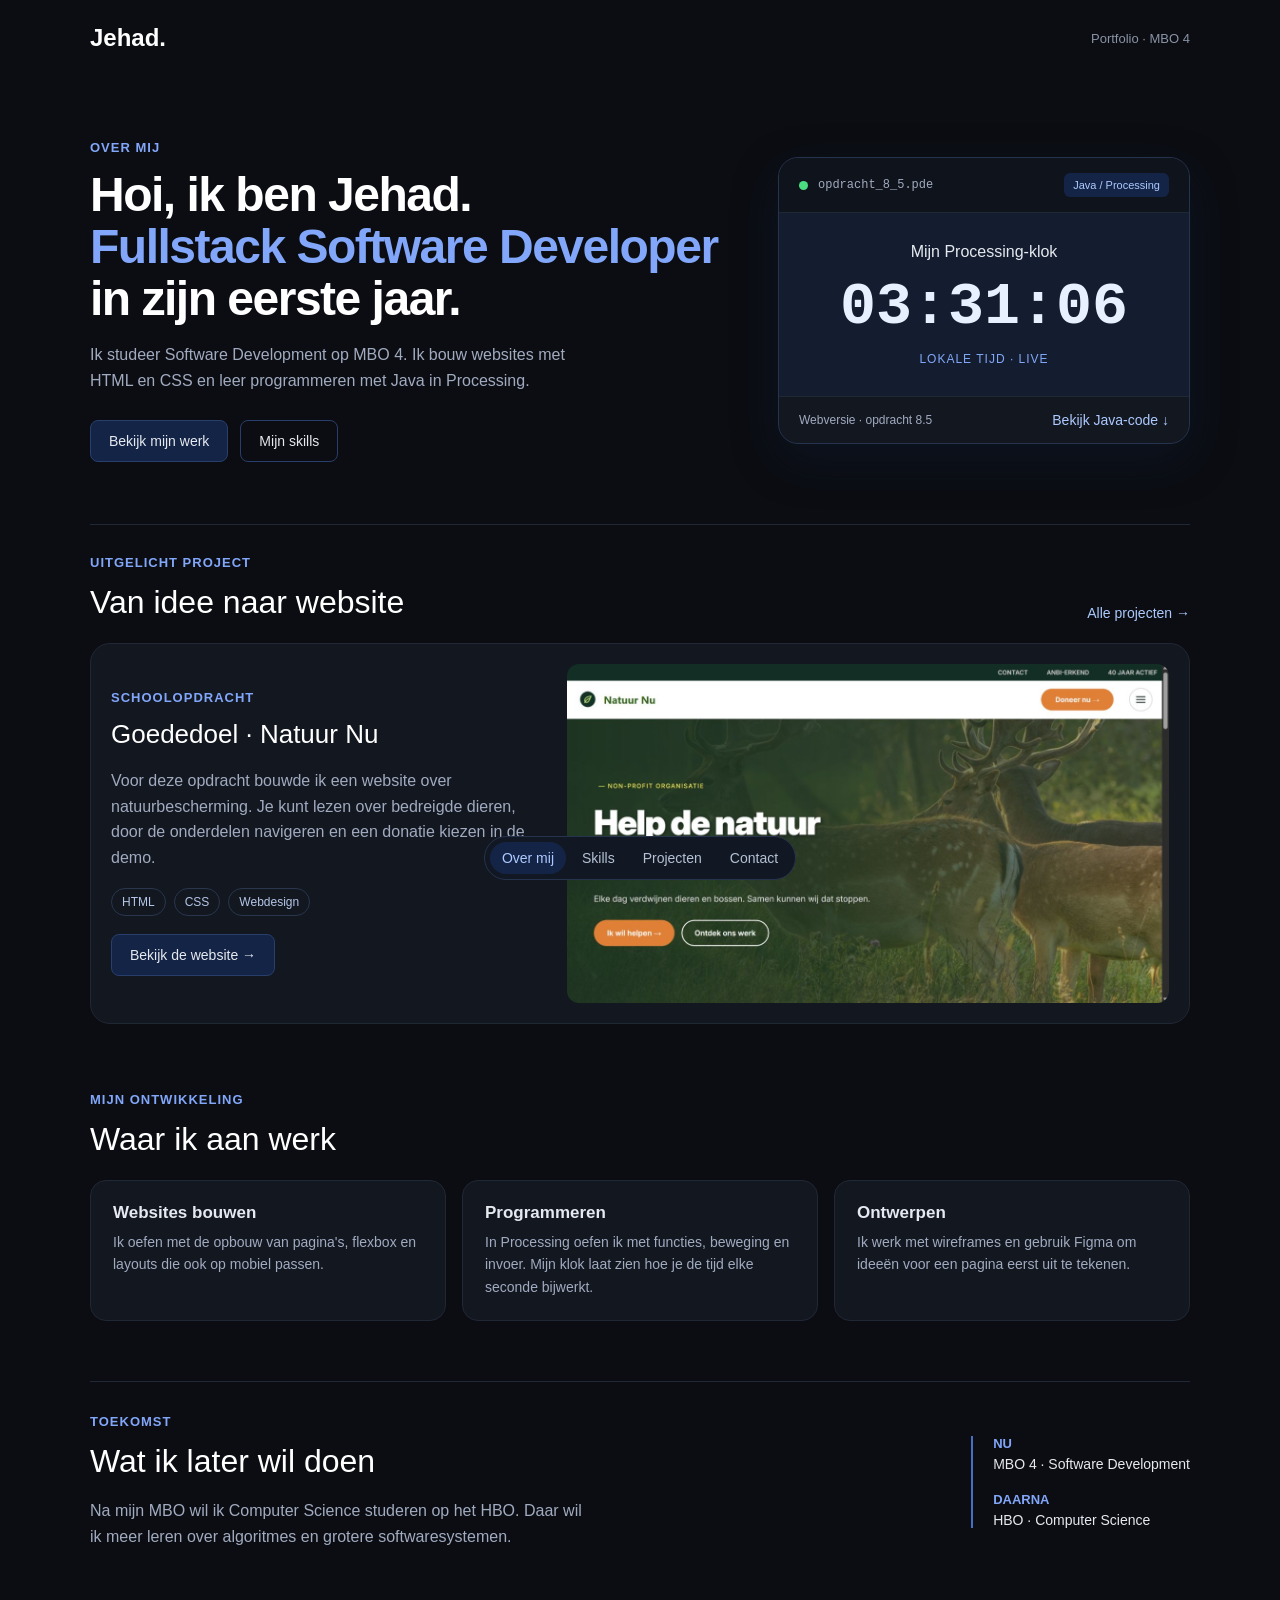
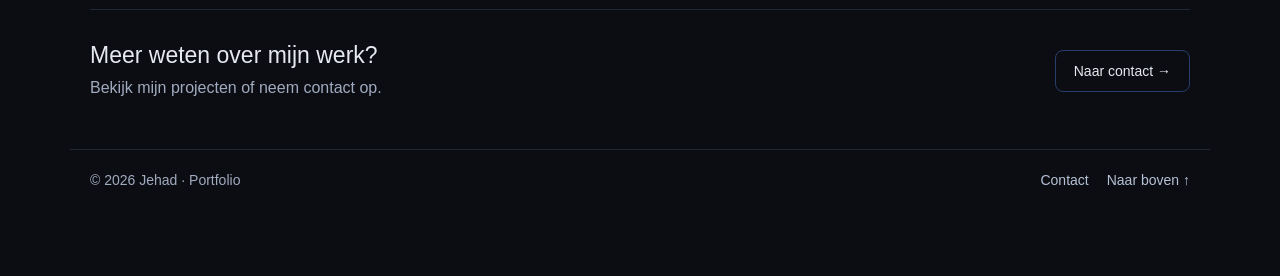
==== index.html @ b4e99888 "portfolio toevoegen" ====
<!DOCTYPE html>
<html lang="nl">

<head>
    <meta charset="UTF-8">
    <meta name="viewport" content="width=device-width, initial-scale=1.0">
    <title>Jehad | Over mij</title>
    <link rel="stylesheet" href="css/main.css">
    <link rel="stylesheet" href="css/navigatie.css">
</head>

<body id="boven">
    <div class="intro">
        <div class="name">
            <h1>Jehad.</h1>
            <p>Portfolio · MBO 4</p>
        </div>

        <div class="navigation">
            <a href="index.html" class="nav actief" aria-current="page">Over mij</a>
            <a href="skills.html" class="nav">Skills</a>
            <a href="projecten.html" class="nav">Projecten</a>
            <a href="contact.html" class="nav">Contact</a>
        </div>

        <div class="bovenkant">
            <div class="welkom">
                <h2 class="kleinetitel">Over mij</h2>
                <h1>Hoi, ik ben Jehad.<br><span>Fullstack Software Developer</span><br>in zijn eerste jaar.</h1>
                <p>Ik studeer Software Development op MBO 4. Ik bouw websites met HTML en CSS en leer programmeren met Java in Processing.</p>
                <div class="buttons">
                    <a href="#uitgelicht" class="button">Bekijk mijn werk</a>
                    <a href="skills.html" class="buttonskill">Mijn skills</a>
                </div>
            </div>

            <div class="klok">
                <div class="klokbalk">
                    <div class="klokpunt"></div>
                    <p>opdracht_8_5.pde</p>
                    <div class="kloklabel">Java / Processing</div>
                </div>
                <div class="klokinhoud">
                    <h2>Mijn Processing-klok</h2>
                    <p id="tijd">--:--:--</p>
                    <p class="lokaletijd">Lokale tijd · live</p>
                </div>
                <div class="klokvoet">
                    <p>Webversie · opdracht 8.5</p>
                    <a href="klok/opdracht_8_5.pde" download>Bekijk Java-code &darr;</a>
                </div>
            </div>
        </div>

        <div id="uitgelicht">
            <div class="projectkop">
                <div>
                    <h2 class="kleinetitel">Uitgelicht project</h2>
                    <h2 class="grotestitel">Van idee naar website</h2>
                </div>
                <a href="projecten.html" class="tekstlink">Alle projecten &rarr;</a>
            </div>

            <div class="goededoel">
                    <div class="goededoeltekst">
                    <h3 class="kleinetitel">Schoolopdracht</h3>
                    <h2>Goededoel · Natuur Nu</h2>
                    <p>Voor deze opdracht bouwde ik een website over natuurbescherming. Je kunt lezen over bedreigde dieren, door de onderdelen navigeren en een donatie kiezen in de demo.</p>
                    <div class="tags">
                        <p>HTML</p>
                        <p>CSS</p>
                        <p>Webdesign</p>
                    </div>
                    <a href="goededoel/index.html" class="button" target="_blank">Bekijk de website &rarr;</a>
                </div>
            <a href="goededoel/index.html" class="goededoelfoto">
                    <img src="img/goededoel-thumbnail.jpg" alt="Startpagina van mijn Natuur Nu website met de tekst Help de natuur overleven">
                </a>
            </div>
        </div>

        <div class="werkwijze">
            <h2 class="kleinetitel">Mijn ontwikkeling</h2>
            <h2 class="grotestitel">Waar ik aan werk</h2>
            <div class="werkkaarten">
                <div class="werkkaart">
                    <h3>Websites bouwen</h3>
                    <p>Ik oefen met de opbouw van pagina's, flexbox en layouts die ook op mobiel passen.</p>
                </div>
                <div class="werkkaart">
                    <h3>Programmeren</h3>
                    <p>In Processing oefen ik met functies, beweging en invoer. Mijn klok laat zien hoe je de tijd elke seconde bijwerkt.</p>
                </div>
                <div class="werkkaart">
                    <h3>Ontwerpen</h3>
                    <p>Ik werk met wireframes en gebruik Figma om ideeën voor een pagina eerst uit te tekenen.</p>
                </div>
            </div>
        </div>

        <div class="toekomst">
            <div class="toekomsttekst">
                <h2 class="kleinetitel">Toekomst</h2>
                <h2 class="grotestitel">Wat ik later wil doen</h2>
                <p>Na mijn MBO wil ik Computer Science studeren op het HBO. Daar wil ik meer leren over algoritmes en grotere softwaresystemen.</p>
            </div>
            <div class="tijdlijn">
                <div class="stap">
                    <h3>Nu</h3>
                    <p>MBO 4 · Software Development</p>
                </div>
                <div class="stap">
                    <h3>Daarna</h3>
                    <p>HBO · Computer Science</p>
                </div>
            </div>
        </div>

        <div class="samenwerken">
            <div>
                <h2>Meer weten over mijn werk?</h2>
                <p>Bekijk mijn projecten of neem contact op.</p>
            </div>
            <a href="contact.html" class="buttonskill">Naar contact &rarr;</a>
        </div>

    </div>

    <div class="footer">
        <p>© 2026 Jehad · Portfolio</p>
        <div class="footerlinks">
            <a href="contact.html">Contact</a>
            <a href="#boven">Naar boven &uarr;</a>
        </div>
    </div>

    <script src="klok/klok.js"></script>
</body>

</html>
---- css/main.css ----
html {
    scroll-behavior: smooth;
}

body {
    margin: 0;
    background-color: #0B0D12;
    color: #E6E9EF;
    font-family: Arial, Helvetica, sans-serif;
}

.intro {
    max-width: 1100px;
    margin: 0 auto;
    padding: 0 32px 48px;
}

.name {
    display: flex;
    justify-content: space-between;
    align-items: center;
    padding: 24px 0;
}

.name h1 {
    margin: 0;
    color: white;
    font-size: 24px;
}

.name p {
    margin: 0;
    color: #8A93A6;
    font-size: 13px;
}

.bovenkant {
    display: flex;
    align-items: center;
    gap: 38px;
    padding: 64px 0 62px;
}

.welkom {
    flex: 1;
    min-width: 0;
}

.kleinetitel {
    margin: 0 0 14px;
    color: #82A7FA;
    font-size: 13px;
    font-weight: 700;
    letter-spacing: 1px;
    text-transform: uppercase;
}

.welkom h1 {
    margin: 0;
    color: white;
    font-size: 48px;
    line-height: 1.08;
    letter-spacing: -1.5px;
}

.welkom h1 span {
    color: #82A7FA;
}

.welkom p,
.goededoeltekst > p,
.werkkaart p,
.toekomsttekst > p,
.samenwerken p {
    margin: 18px 0 0;
    color: #A1ABC0;
    font-size: 16px;
    line-height: 1.6;
}

.welkom p {
    max-width: 480px;
}

.buttons {
    display: flex;
    flex-wrap: wrap;
    gap: 12px;
    margin-top: 26px;
}

.button,
.buttonskill {
    display: inline-block;
    padding: 12px 18px;
    border: 1px solid #283E6B;
    border-radius: 8px;
    color: #E6E9EF;
    background-color: #142447;
    font-size: 14px;
    text-decoration: none;
    transition: background-color 0.3s;
}

.buttonskill {
    background-color: transparent;
}

.button:hover,
.buttonskill:hover {
    background-color: #202C52;
}

.klok {
    width: 410px;
    flex-shrink: 0;
    min-width: 0;
    border: 1px solid #26334D;
    border-radius: 20px;
    overflow: hidden;
    background-color: #131720;
    box-shadow: 0 16px 48px rgba(17, 37, 78, 0.26);
}

.klokbalk,
.klokvoet {
    display: flex;
    align-items: center;
    gap: 10px;
    padding: 15px 20px;
}

.klokbalk {
    border-bottom: 1px solid #202735;
    background-color: #0F131B;
}

.klokpunt {
    width: 9px;
    height: 9px;
    flex-shrink: 0;
    border-radius: 50%;
    background-color: #4ADE80;
}

.klokbalk p,
.klokvoet p {
    margin: 0;
    color: #A1ABC0;
    font-size: 12px;
}

.klokbalk p {
    font-family: Consolas, monospace;
}

.kloklabel {
    margin-left: auto;
    padding: 6px 9px;
    border-radius: 6px;
    color: #ACCAFF;
    background-color: #142447;
    font-size: 11px;
}

.klokinhoud {
    padding: 30px 22px;
    text-align: center;
    background-color: #141D2F;
}

.klokinhoud h2 {
    margin: 0 0 12px;
    font-size: 16px;
    font-weight: 400;
}

#tijd {
    margin: 0;
    color: #E7F0FF;
    font-family: Consolas, monospace;
    font-size: 60px;
    font-weight: 700;
    line-height: 1.15;
}

.lokaletijd {
    margin: 10px 0 0;
    color: #82A7FA;
    font-size: 12px;
    letter-spacing: 1px;
    text-transform: uppercase;
}

.klokvoet {
    justify-content: space-between;
    flex-wrap: wrap;
    border-top: 1px solid #202735;
}

.klokvoet a,
.tekstlink {
    color: #ACCAFF;
    font-size: 14px;
    text-decoration: none;
}

.klokvoet a:hover,
.tekstlink:hover {
    text-decoration: underline;
}

#uitgelicht {
    padding-top: 30px;
    border-top: 1px solid #202735;
    scroll-margin-top: 18px;
}

.projectkop {
    display: flex;
    flex-wrap: wrap;
    align-items: end;
    justify-content: space-between;
    gap: 16px;
    margin-bottom: 22px;
}

.grotestitel {
    margin: 0;
    color: white;
    font-size: 32px;
    font-weight: 400;
}

.goededoel {
    display: flex;
    align-items: center;
    gap: 30px;
    padding: 20px;
    border: 1px solid #202735;
    border-radius: 20px;
    background-color: #131720;
}

.goededoelfoto {
    display: block;
    flex: 1.45;
    min-width: 0;
}

.goededoelfoto img {
    display: block;
    width: 100%;
    border-radius: 12px;
}

.goededoeltekst {
    flex: 1;
    padding: 10px 10px 10px 0;
}

.goededoeltekst h2 {
    margin: 0;
    color: white;
    font-size: 26px;
    font-weight: 400;
}

.tags {
    display: flex;
    flex-wrap: wrap;
    gap: 8px;
    margin: 18px 0;
}

.tags p {
    margin: 0;
    padding: 6px 10px;
    border: 1px solid #29364E;
    border-radius: 999px;
    color: #B4C6E7;
    font-size: 12px;
}

.werkwijze {
    margin-top: 68px;
}

.werkkaarten {
    display: flex;
    gap: 16px;
    margin-top: 22px;
}

.werkkaart {
    flex: 1;
    padding: 22px;
    border: 1px solid #202735;
    border-radius: 16px;
    background-color: #131720;
}

.werkkaart h3 {
    margin: 0;
    font-size: 17px;
}

.werkkaart p {
    margin-top: 8px;
    font-size: 14px;
}

.toekomst,
.samenwerken {
    display: flex;
    align-items: center;
    justify-content: space-between;
    gap: 32px;
    margin-top: 60px;
    padding-top: 32px;
    border-top: 1px solid #202735;
}

.toekomsttekst {
    max-width: 500px;
}

.tijdlijn {
    padding-left: 20px;
    border-left: 2px solid #446FC5;
}

.stap + .stap {
    margin-top: 20px;
}

.stap h3 {
    margin: 0 0 5px;
    color: #82A7FA;
    font-size: 13px;
    text-transform: uppercase;
}

.stap p {
    margin: 0;
    color: #E6E9EF;
    font-size: 14px;
}

.samenwerken h2 {
    margin: 0;
    font-size: 23px;
    font-weight: 400;
}

.samenwerken p {
    margin-top: 6px;
}

@media (max-width: 800px) {
    .intro {
        padding-right: 20px;
        padding-left: 20px;
    }

    .bovenkant,
    .goededoel,
    .werkkaarten,
    .toekomst,
    .samenwerken {
        flex-direction: column;
        align-items: stretch;
    }

    .bovenkant {
        gap: 30px;
        padding: 40px 0;
    }

    .klok {
        width: 100%;
        box-sizing: border-box;
    }

    #tijd {
        font-size: 46px;
    }

    .welkom h1 {
        font-size: 34px;
    }

    .goededoel {
        gap: 18px;
    }

    .goededoeltekst {
        padding: 0;
    }

    .samenwerken .buttonskill {
        align-self: flex-start;
    }
}
---- css/navigatie.css ----
.navigation {
    position: fixed;
    bottom: 20px;
    left: 0;
    right: 0;
    display: flex;
    justify-content: center;
    gap: 4px;
    width: fit-content;
    margin: 0 auto;
    padding: 5px;
    border: 1px solid #26334D;
    border-radius: 30px;
    background-color: #121823;
    z-index: 10;
}

.nav,
.footer a {
    color: #B4C1D5;
    font-family: Arial, Helvetica, sans-serif;
    font-size: 14px;
    text-decoration: none;
}

.nav {
    padding: 8px 12px;
    border-radius: 20px;
}

.nav:hover,
.nav.actief {
    color: #ACCAFF;
    background-color: #142447;
}

.footer {
    display: flex;
    flex-wrap: wrap;
    justify-content: space-between;
    align-items: center;
    gap: 14px;
    max-width: 1100px;
    margin: 0 auto;
    padding: 22px 20px 88px;
    border-top: 1px solid #202735;
    color: #A1ABC0;
    font-family: Arial, Helvetica, sans-serif;
    font-size: 14px;
}

.footer p {
    margin: 0;
}

.footerlinks {
    display: flex;
    gap: 18px;
}

.footer a:hover {
    color: #ACCAFF;
}

@media (max-width: 400px) {
    .nav {
        padding: 8px 9px;
        font-size: 13px;
    }
}
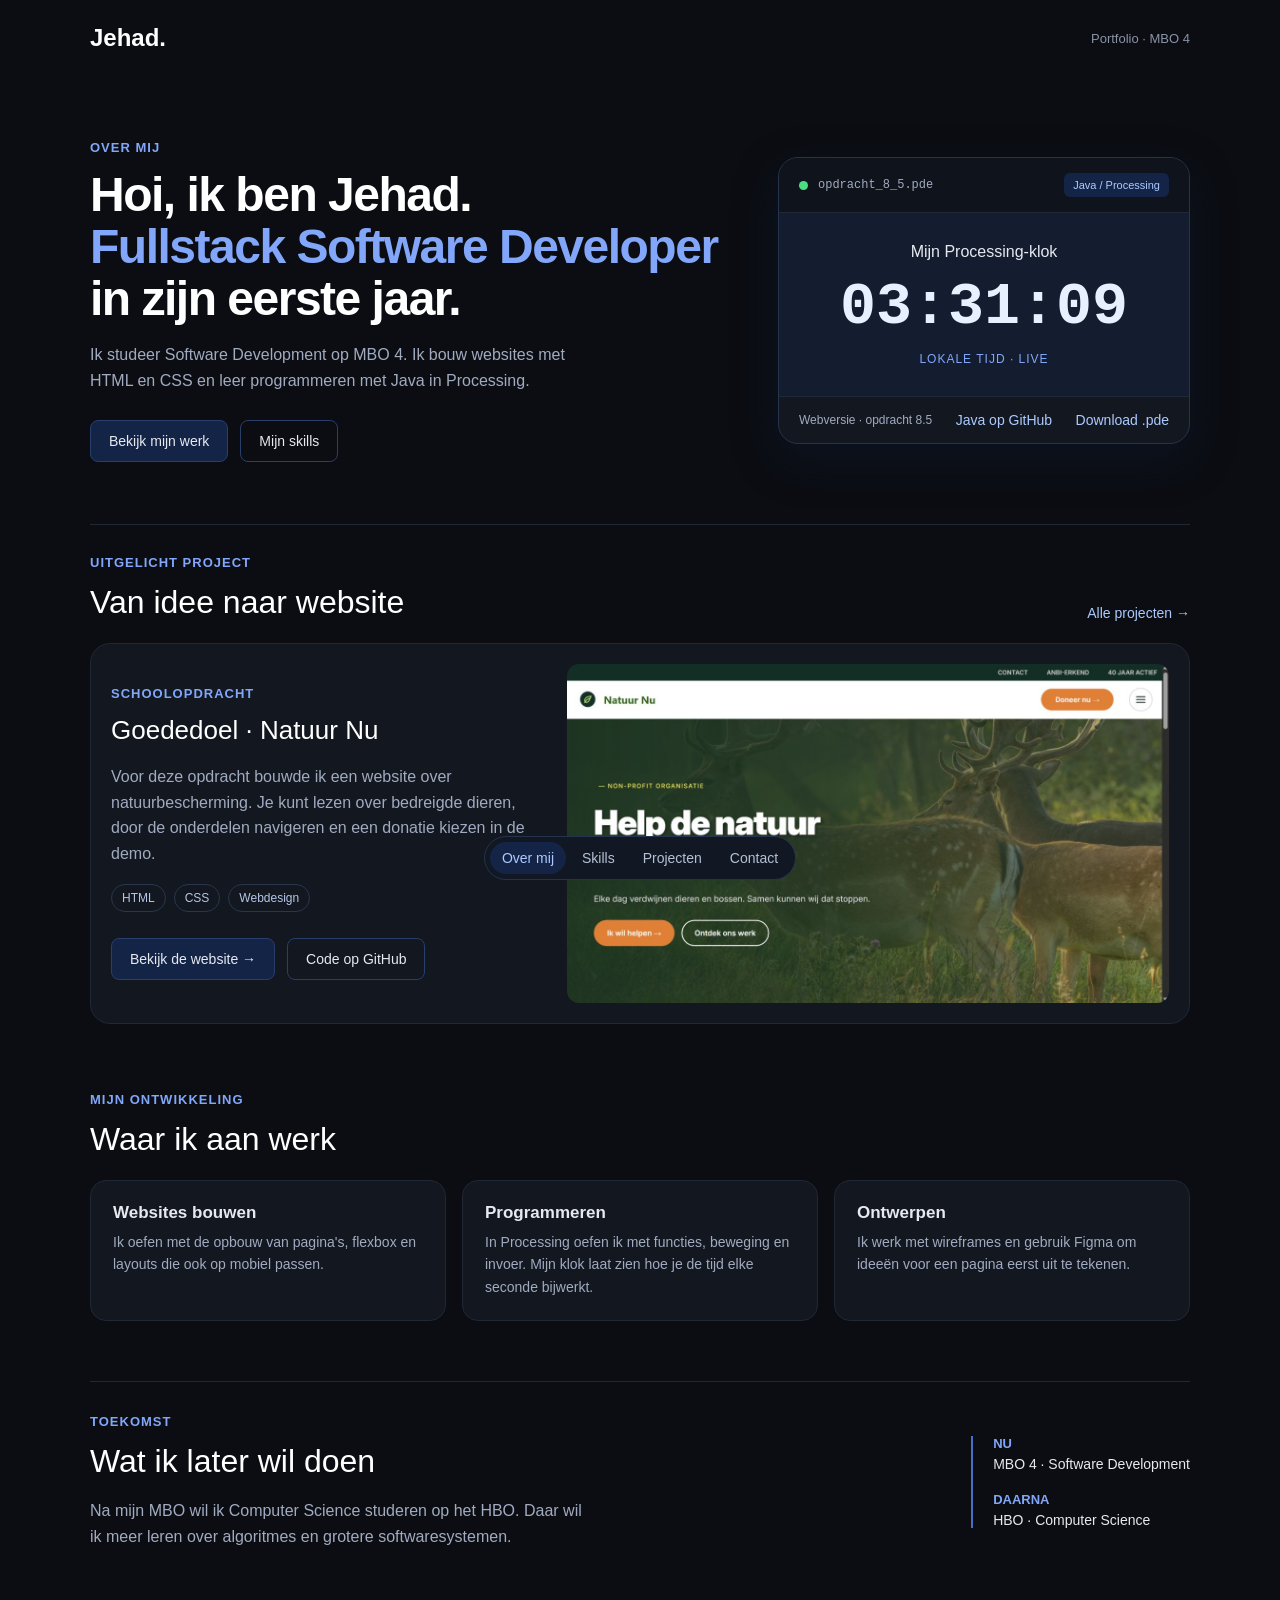
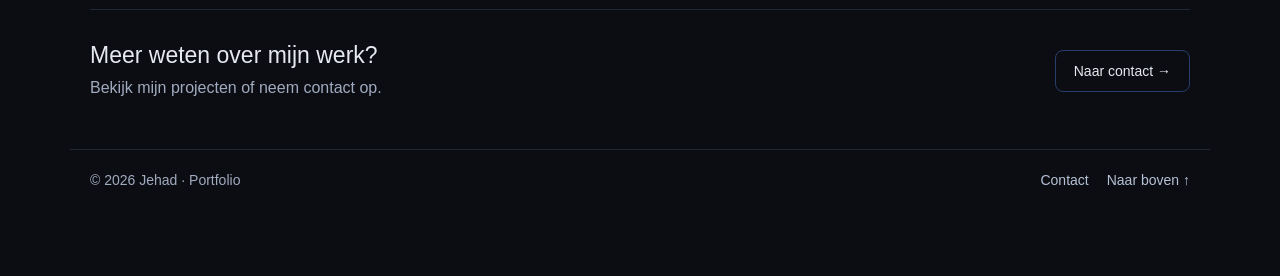
==== commit ddbb409f: "talen dieik nog ga leren toegevoegd" ====
--- a/index.html
+++ b/index.html
@@ -47,7 +47,8 @@
                 </div>
                 <div class="klokvoet">
                     <p>Webversie · opdracht 8.5</p>
-                    <a href="klok/opdracht_8_5.pde" download>Bekijk Java-code &darr;</a>
+                    <a href="https://github.com/vsc0dexx/programming-essentials-opdrachten">Java op GitHub</a>
+                    <a href="klok/opdracht_8_5.pde" download>Download .pde</a>
                 </div>
             </div>
         </div>
@@ -71,7 +72,10 @@
                         <p>CSS</p>
                         <p>Webdesign</p>
                     </div>
-                    <a href="goededoel/index.html" class="button" target="_blank">Bekijk de website &rarr;</a>
+                    <div class="buttons">
+                        <a href="goededoel/index.html" class="button" target="_blank">Bekijk de website &rarr;</a>
+                        <a href="https://github.com/vsc0dexx/goededoel-natuurnu" class="buttonskill">Code op GitHub</a>
+                    </div>
                 </div>
             <a href="goededoel/index.html" class="goededoelfoto">
                     <img src="img/goededoel-thumbnail.jpg" alt="Startpagina van mijn Natuur Nu website met de tekst Help de natuur overleven">
